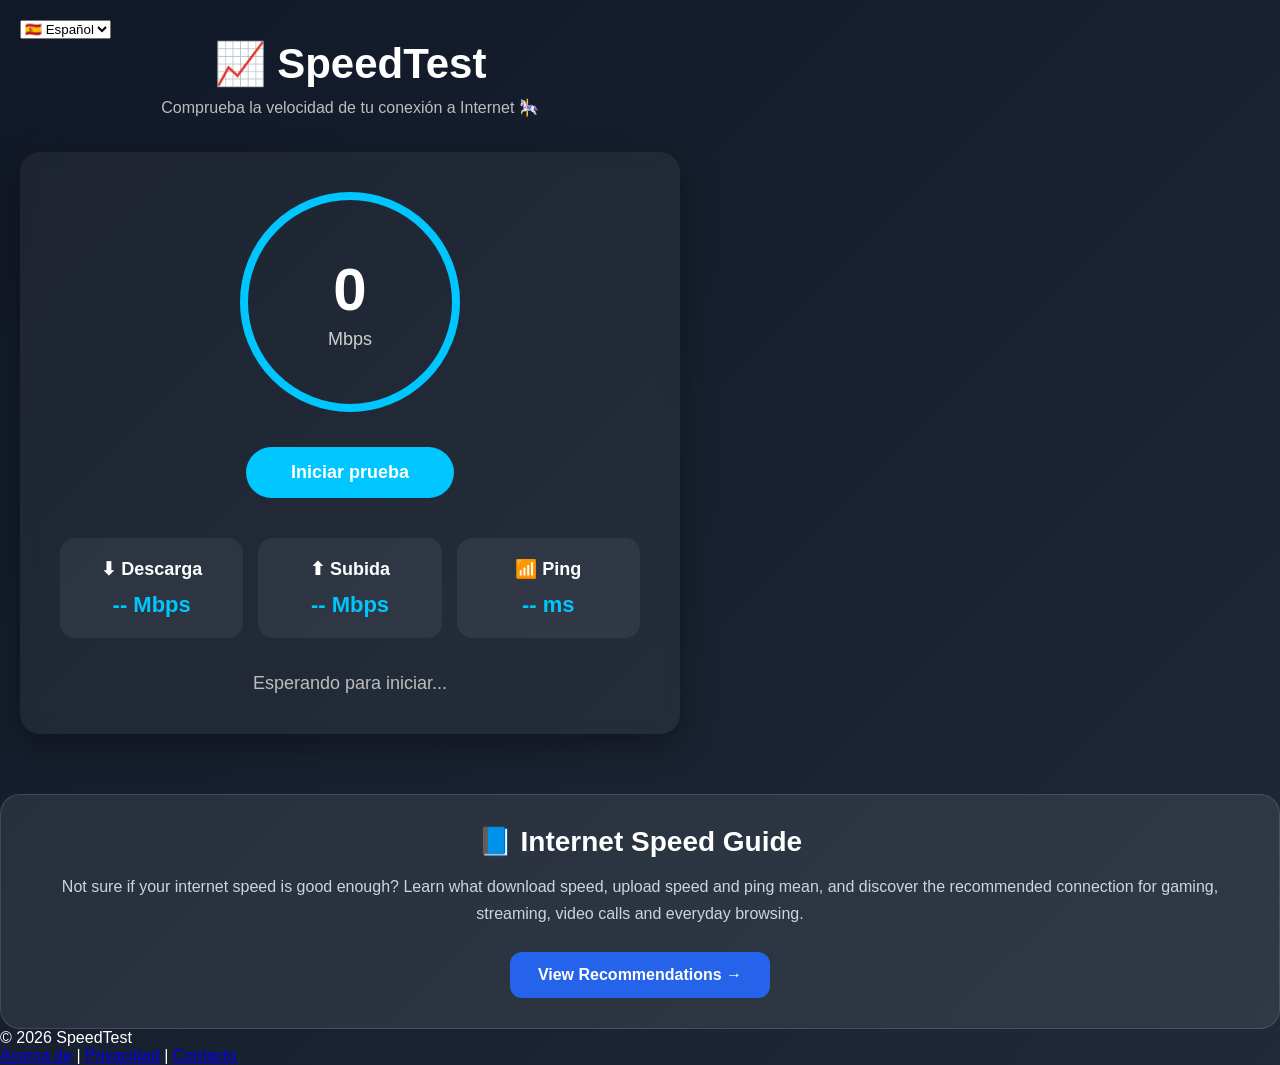
==== index.html @ 500e222d "asda" ====
<!DOCTYPE html>
<html lang="es">
<head>
    <meta charset="UTF-8">
    <meta name="viewport" content="width=device-width, initial-scale=1.0">
    <title>SpeedTest</title>

    <script async src="https://pagead2.googlesyndication.com/pagead/js/adsbygoogle.js?client=ca-pub-6783067256794096"
     crossorigin="anonymous"></script>
    
    <link rel="stylesheet" href="styles.css">
</head>
<body>
    <div class="layout">

        <aside class="left-ad">
                    <!-- Futuro anuncio -->
        </aside>
            <main class="container">

                <select id="language">
                    <option value="es">🇪🇸 Español</option>
                    <option value="en">🇺🇸 English</option>
                </select>
        
                <h1>📈 SpeedTest</h1>
                <p class="subtitle">
                    Comprueba la velocidad de tu conexión a Internet 🎠
                </p>
        
                <section class="speed-card">
        
                    <div class="speed-circle">
                        <span id="speedValue">0</span>
                        <small>Mbps</small>
                    </div>
        
                    <button id="startButton">
                        Iniciar prueba
                    </button>
        
                    <div class="results">
        
                        <div class="result-box">
                            <h3>⬇ Descarga</h3>
                            <p id="download">-- Mbps</p>
                        </div>
        
                        <div class="result-box">
                            <h3>⬆ Subida</h3>
                            <p id="upload">-- Mbps</p>
                        </div>
        
                        <div class="result-box">
                            <h3>📶 Ping</h3>
                            <p id="ping">-- ms</p>
                        </div>
        
                    </div>
        
                    <p id="status">
                        Esperando para iniciar...
                    </p>
        
                </section>
        
            </main>

        <section class="guide">

            <h2>📘 Internet Speed Guide</h2>
        
            <p>
                Not sure if your internet speed is good enough?
                Learn what download speed, upload speed and ping mean,
                and discover the recommended connection for gaming,
                streaming, video calls and everyday browsing.
            </p>
        
            <a href="recomendacion.html" class="guide-button">
                View Recommendations →
            </a>
        
        </section>

                <footer>

                    <p>© 2026 SpeedTest</p>
            
                    <a href="about.html">Acerca de</a> |
                    <a href="privacy.html">Privacidad</a> |
                    <a href="contact.html">Contacto</a>
            
                </footer>
        
            <script src="script.js"></script>
        
    </div>
</body>

    
</html>
---- styles.css ----
* {
    margin: 0;
    padding: 0;
    box-sizing: border-box;
}

body {
    font-family: Arial, Helvetica, sans-serif;
    background: linear-gradient(135deg, #111827, #1f2937);
    color: white;
    display: flex;
    justify-content: center;
    align-items: center;
    min-height: 100vh;
}

.container {
    width: 100%;
    max-width: 700px;
    padding: 20px;
}

h1 {
    text-align: center;
    font-size: 42px;
    margin-bottom: 10px;
}

.subtitle {
    text-align: center;
    color: #bdbdbd;
    margin-bottom: 35px;
}

.speed-card {
    background: rgba(255,255,255,0.05);
    backdrop-filter: blur(8px);
    border-radius: 20px;
    padding: 40px;
    text-align: center;
    box-shadow: 0 10px 35px rgba(0,0,0,.35);
}

.speed-circle {
    width: 220px;
    height: 220px;
    border-radius: 50%;
    border: 8px solid #00c6ff;
    margin: auto;
    display: flex;
    flex-direction: column;
    justify-content: center;
    align-items: center;
    transition: .3s;
}

.speed-circle span {
    font-size: 60px;
    font-weight: bold;
}

.speed-circle small {
    margin-top: 5px;
    color: #cfcfcf;
    font-size: 18px;
}

#startButton {
    margin-top: 35px;
    padding: 15px 45px;
    border: none;
    border-radius: 50px;
    background: #00c6ff;
    color: white;
    font-size: 18px;
    font-weight: bold;
    cursor: pointer;
    transition: .3s;
}

#startButton:hover {
    background: #0095c8;
    transform: scale(1.05);
}

.results {
    display: flex;
    justify-content: space-between;
    gap: 15px;
    margin-top: 40px;
}

.result-box {
    flex: 1;
    background: rgba(255,255,255,.06);
    padding: 20px;
    border-radius: 15px;
}

.result-box h3 {
    margin-bottom: 12px;
    font-size: 18px;
}

.result-box p {
    font-size: 22px;
    font-weight: bold;
    color: #00c6ff;
}

#status {
    margin-top: 35px;
    color: #bdbdbd;
    font-size: 18px;
}

/* el de recomendaciones*/

.info-card{

    opacity:0;
    transform:translateY(30px);
    transition:.6s;

}

.info-card.show{

    opacity:1;
    transform:translateY(0);

}
/* para mi index algo extra xd*/

.guide{

    margin-top:40px;

    padding:30px;

    border-radius:20px;

    background:rgba(255,255,255,.08);

    border:1px solid rgba(255,255,255,.12);

    text-align:center;

}

.guide h2{

    margin-bottom:15px;

    font-size:28px;

}

.guide p{

    color:#cbd5e1;

    line-height:1.7;

    margin-bottom:25px;

}

.guide-button{

    display:inline-block;

    padding:14px 28px;

    border-radius:12px;

    background:#2563eb;

    color:white;

    text-decoration:none;

    font-weight:600;

    transition:.3s;

}

.guide-button:hover{

    transform:translateY(-3px);

    background:#1d4ed8;

}

@media(max-width:650px){

    .results{
        flex-direction: column;
    }

    .speed-circle{
        width:180px;
        height:180px;
    }

    .speed-circle span{
        font-size:50px;
    }

}
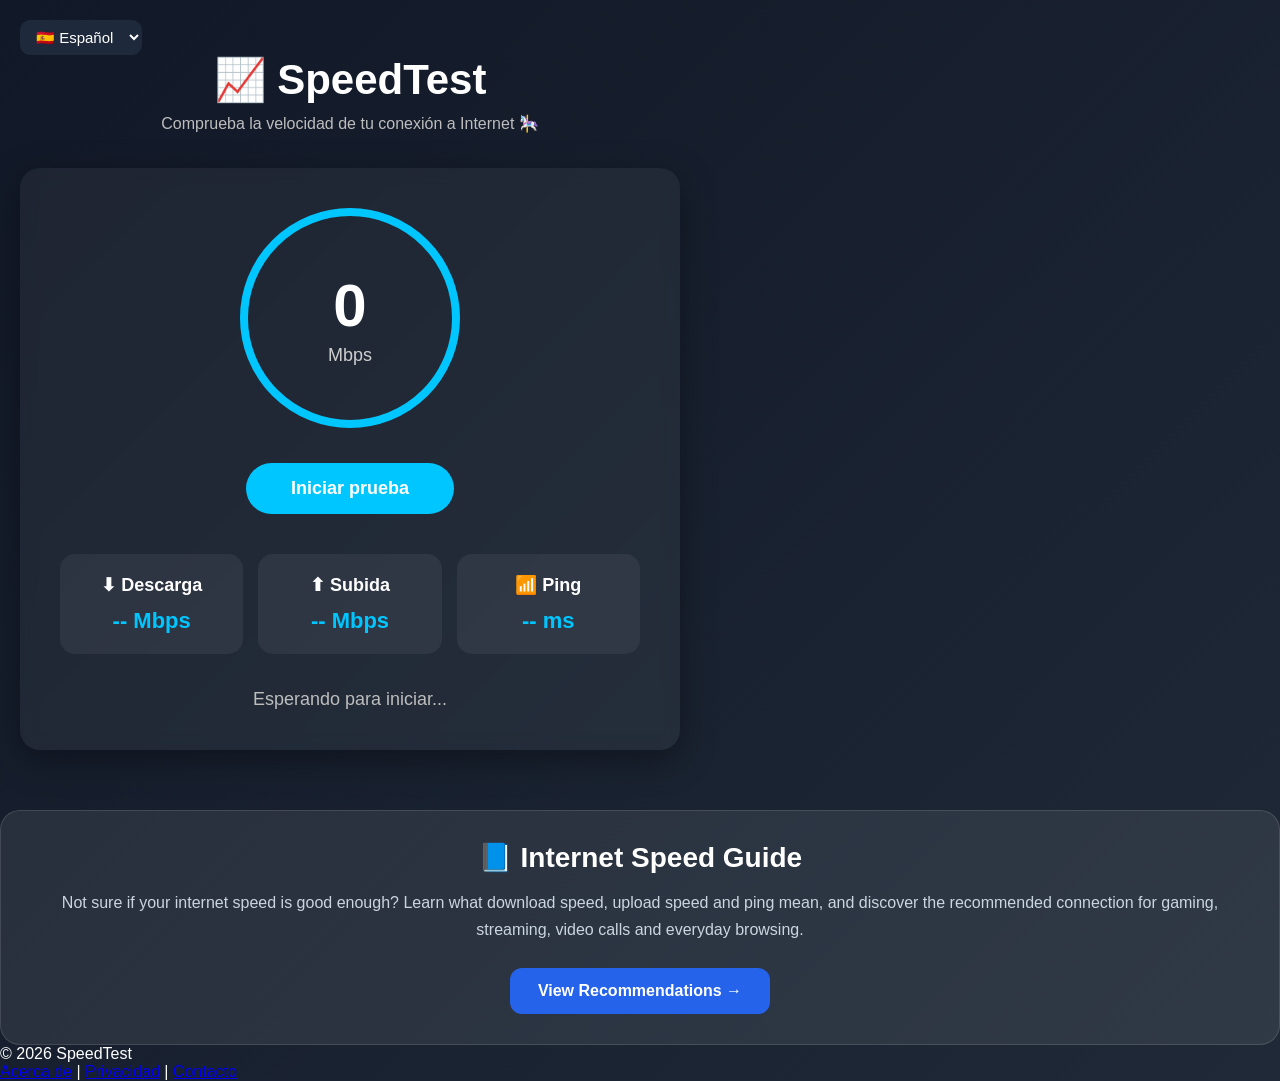
==== commit 34d400b0: "dadad" ====
--- a/index.html
+++ b/index.html
@@ -70,14 +70,14 @@
 
             <h2>📘 Internet Speed Guide</h2>
         
-            <p>
+            <p id="guideText">
                 Not sure if your internet speed is good enough?
                 Learn what download speed, upload speed and ping mean,
                 and discover the recommended connection for gaming,
                 streaming, video calls and everyday browsing.
             </p>
         
-            <a href="recomendacion.html" class="guide-button">
+            <a href="recomendacion.html" class="guide-button" id="guideButton">
                 View Recommendations →
             </a>
         
--- a/styles.css
+++ b/styles.css
@@ -194,6 +194,38 @@
 
 }
 
+/* el boton de traduccion culera*/
+
+.language-switch{
+
+    position:fixed;
+
+    top:20px;
+
+    right:20px;
+
+    z-index:1000;
+
+}
+
+#language{
+
+    padding:8px 12px;
+
+    border:none;
+
+    border-radius:10px;
+
+    background:#1e293b;
+
+    color:white;
+
+    cursor:pointer;
+
+    font-size:15px;
+
+}
+
 @media(max-width:650px){
 
     .results{
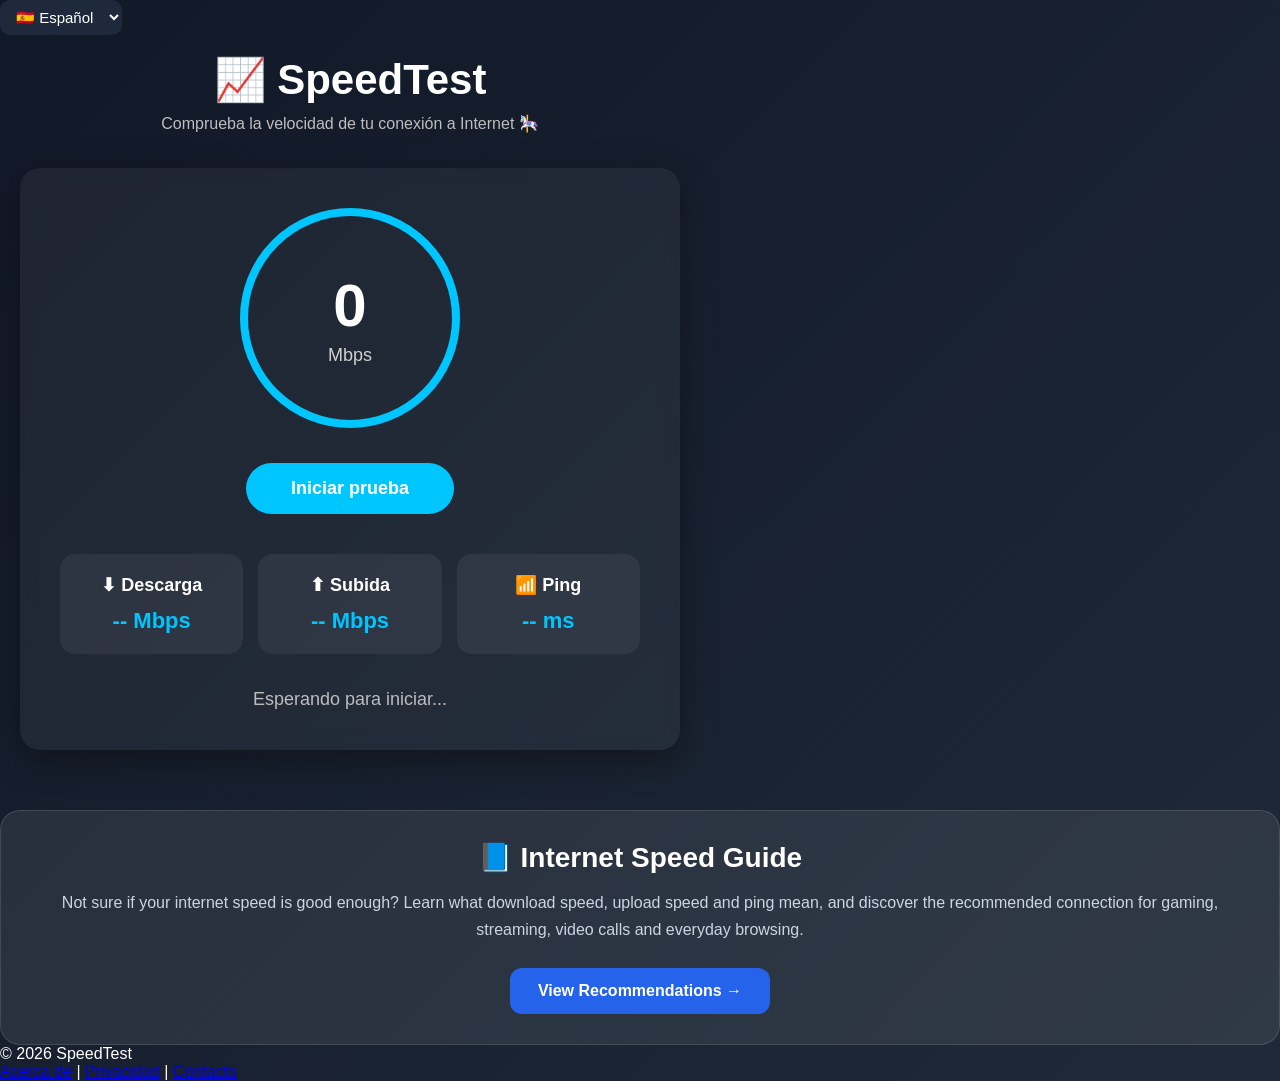
==== commit c0ca5a53: "ASADADDD" ====
--- a/index.html
+++ b/index.html
@@ -16,12 +16,11 @@
         <aside class="left-ad">
                     <!-- Futuro anuncio -->
         </aside>
-            <main class="container">
-
                 <select id="language">
                     <option value="es">🇪🇸 Español</option>
                     <option value="en">🇺🇸 English</option>
                 </select>
+            <main class="container">
         
                 <h1>📈 SpeedTest</h1>
                 <p class="subtitle">
@@ -92,7 +91,7 @@
                     <a href="contact.html">Contacto</a>
             
                 </footer>
-        
+            <script src="translations.js"></script>
             <script src="script.js"></script>
         
     </div>
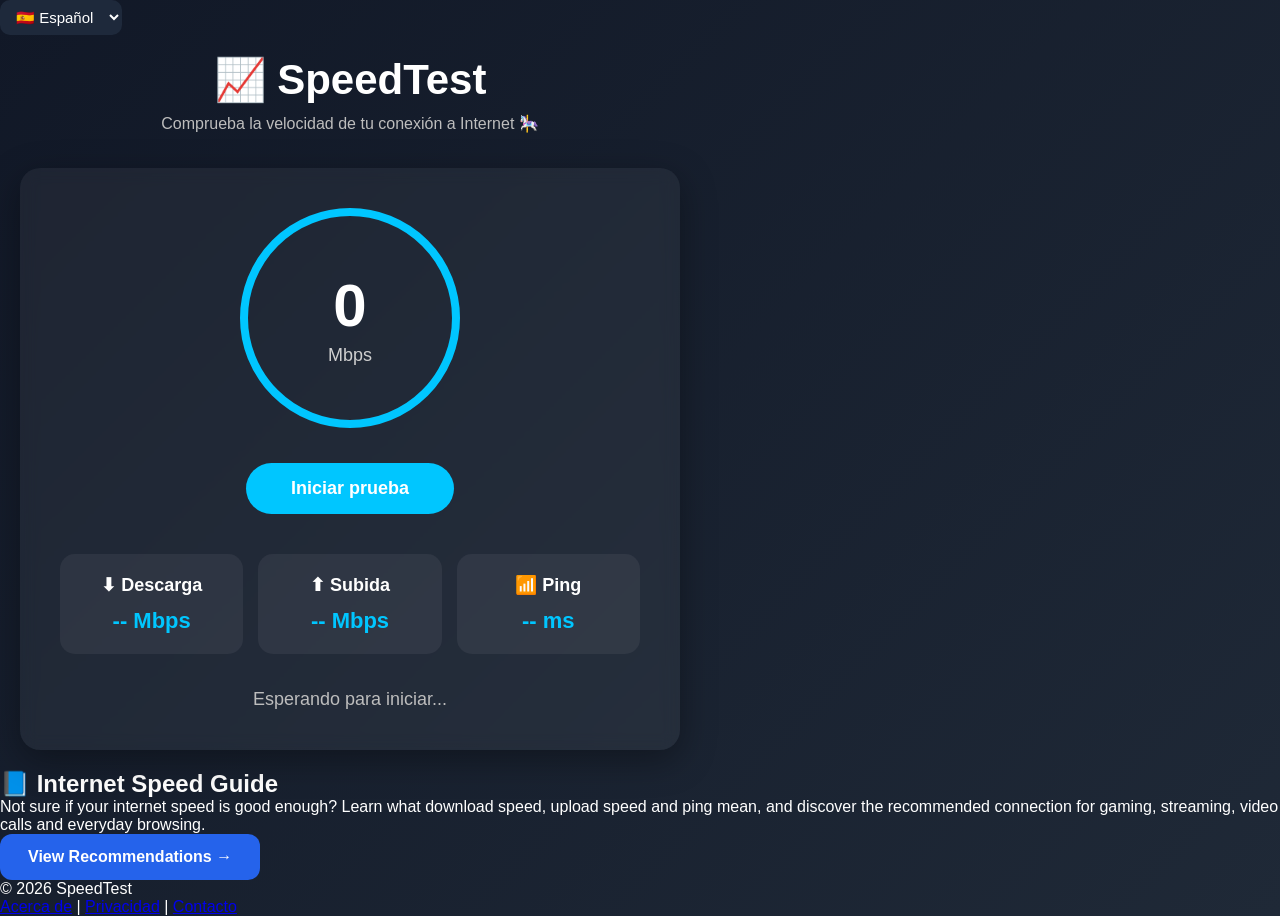
==== commit 05f26f14: "asasd" ====
--- a/index.html
+++ b/index.html
@@ -41,17 +41,17 @@
                     <div class="results">
         
                         <div class="result-box">
-                            <h3>⬇ Descarga</h3>
+                            <h3 id="downloadTitle">⬇ Descarga</h3>
                             <p id="download">-- Mbps</p>
                         </div>
         
                         <div class="result-box">
-                            <h3>⬆ Subida</h3>
+                            <h3 id="uploadTitle">⬆ Subida</h3>
                             <p id="upload">-- Mbps</p>
                         </div>
         
                         <div class="result-box">
-                            <h3>📶 Ping</h3>
+                            <h3 id="pingTitle" >📶 Ping</h3>
                             <p id="ping">-- ms</p>
                         </div>
         
@@ -65,7 +65,7 @@
         
             </main>
 
-        <section class="guide">
+        <section class="guideTitle">
 
             <h2>📘 Internet Speed Guide</h2>
         
@@ -91,7 +91,7 @@
                     <a href="contact.html">Contacto</a>
             
                 </footer>
-            <script src="translations.js"></script>
+            <script src="traduccion.js"></script>
             <script src="script.js"></script>
         
     </div>
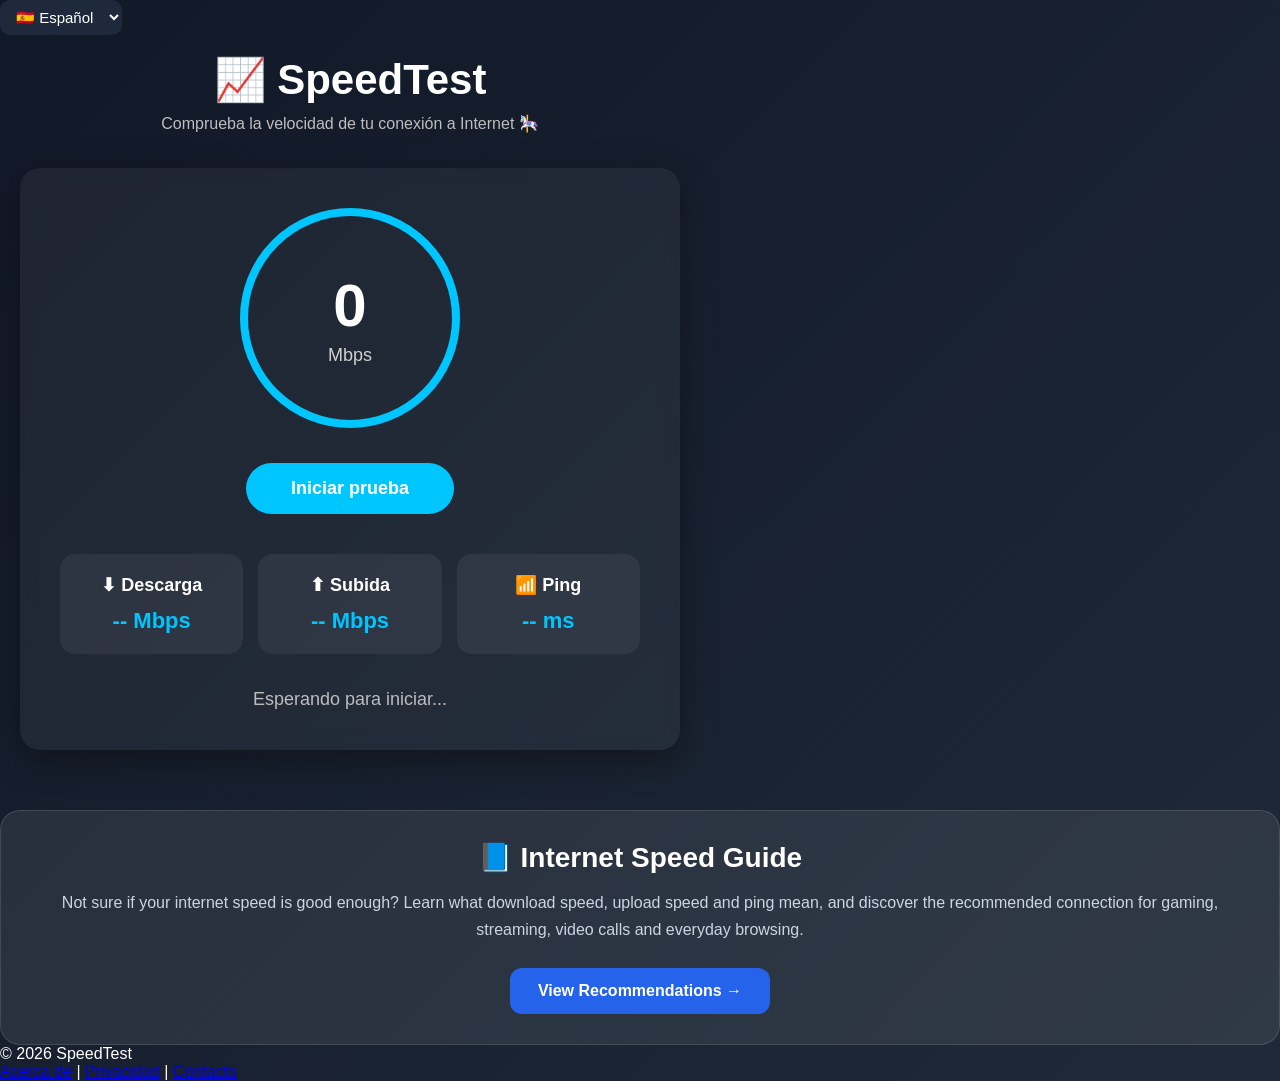
==== commit 94980f83: "asdad" ====
--- a/index.html
+++ b/index.html
@@ -65,9 +65,9 @@
         
             </main>
 
-        <section class="guideTitle">
+        <section class="guide">
 
-            <h2>📘 Internet Speed Guide</h2>
+            <h2 id="guideTitle">📘 Internet Speed Guide</h2>
         
             <p id="guideText">
                 Not sure if your internet speed is good enough?
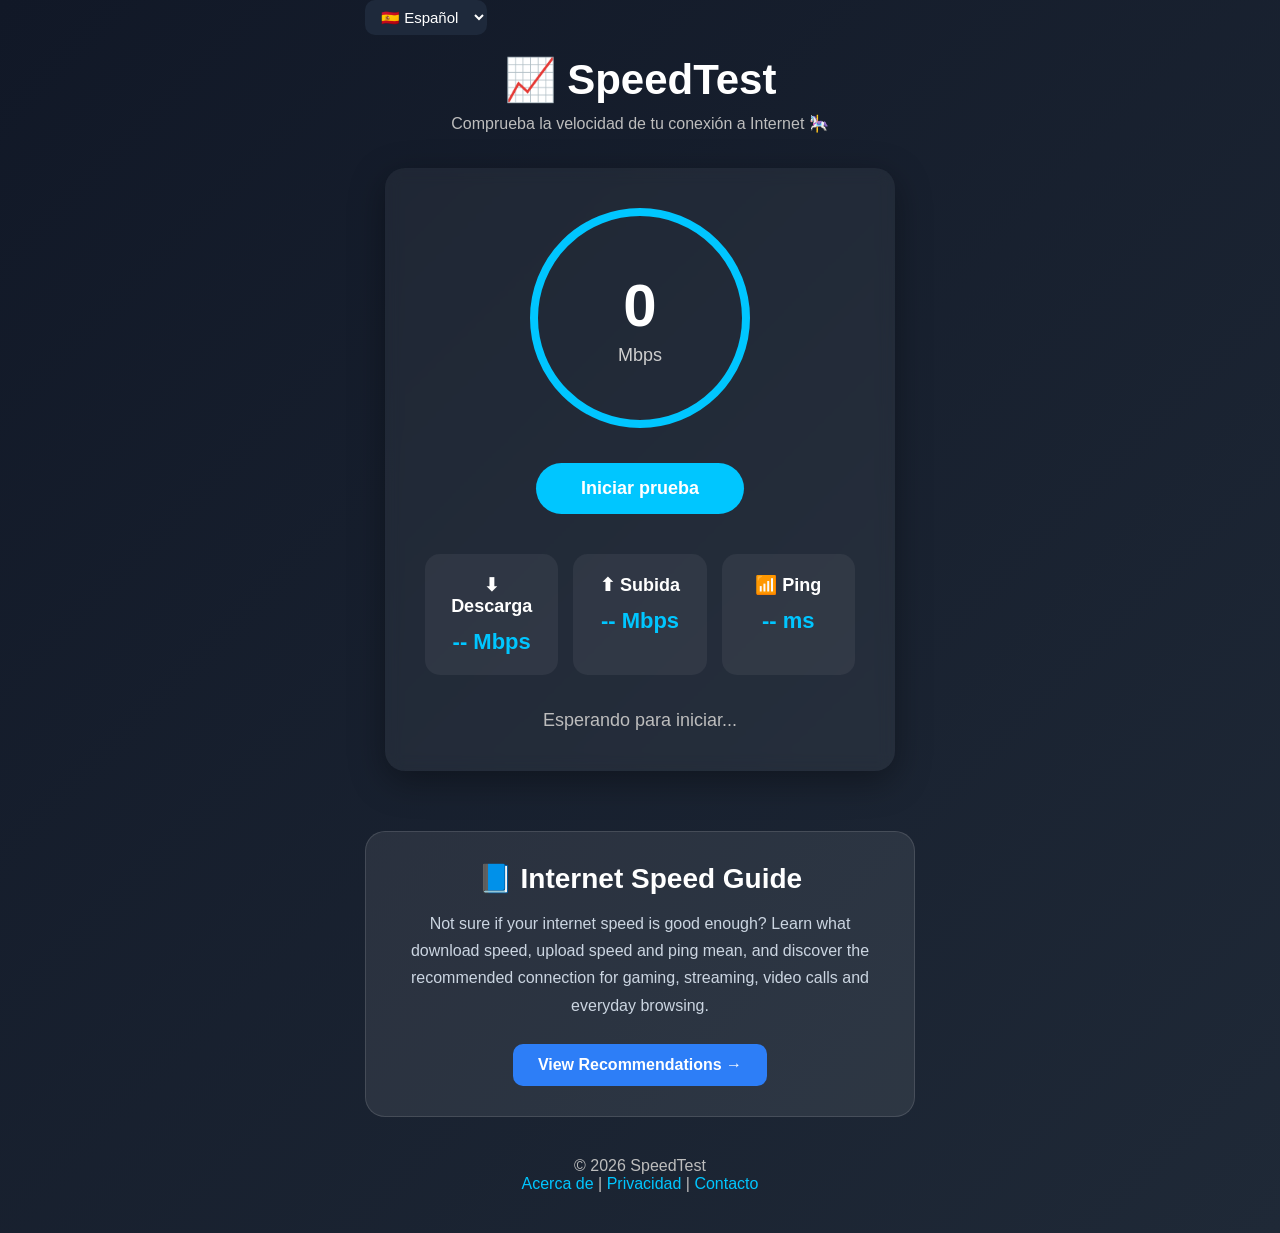
==== commit dd7fb83b: "asdasdas" ====
--- a/index.html
+++ b/index.html
@@ -10,7 +10,7 @@
     
     <link rel="stylesheet" href="styles.css">
 </head>
-<body>
+<body class="home-page" >
     <div class="layout">
 
         <aside class="left-ad">
--- a/styles.css
+++ b/styles.css
@@ -8,10 +8,13 @@
     font-family: Arial, Helvetica, sans-serif;
     background: linear-gradient(135deg, #111827, #1f2937);
     color: white;
-    display: flex;
-    justify-content: center;
-    align-items: center;
     min-height: 100vh;
+}
+
+.home-page{
+    display:flex;
+    justify-content:center;
+    align-items:center;
 }
 
 .container {
@@ -133,96 +136,317 @@
 /* para mi index algo extra xd*/
 
 .guide{
+    width: 550px;
+    margin: 40px auto;
+    padding: 30px;
+
+    background: rgba(255,255,255,.08);
+    border:1px solid rgba(255,255,255,.12);
+
+    border-radius:20px;
+    text-align:center;
+}
+
+.guide h2{
+
+    margin-bottom:15px;
+
+    font-size:28px;
+
+}
+
+.guide p{
+
+    color:#cbd5e1;
+
+    line-height:1.7;
+
+    margin-bottom:25px;
+
+}
+
+.guide-button{
+
+    display:inline-block;
+
+    padding:14px 28px;
+
+    border-radius:12px;
+
+    background:#2563eb;
+
+    color:white;
+
+    text-decoration:none;
+
+    font-weight:600;
+
+    transition:.3s;
+
+}
+
+.guide-button:hover{
+
+    transform:translateY(-3px);
+
+    background:#1d4ed8;
+
+}
+
+/* el boton de traduccion culera*/
+
+.language-switch{
+
+    position:fixed;
+
+    top:20px;
+
+    right:20px;
+
+    z-index:1000;
+
+}
+
+#language{
+
+    padding:8px 12px;
+
+    border:none;
+
+    border-radius:10px;
+
+    background:#1e293b;
+
+    color:white;
+
+    cursor:pointer;
+
+    font-size:15px;
+
+}
+
+.guide-button{
+    display: inline-block;
+
+    padding: 12px 25px;
+
+    background: #2d7ef7;
+    color: white;
+    text-decoration: none;
+
+    border-radius: 10px;
+    font-weight: bold;
+}
+
+/*pagina de recomendaciones*/
+
+.section{
 
     margin-top:40px;
 
-    padding:30px;
-
-    border-radius:20px;
-
-    background:rgba(255,255,255,.08);
-
-    border:1px solid rgba(255,255,255,.12);
+}
+
+.section h2{
+
+    margin-bottom:20px;
 
     text-align:center;
 
-}
-
-.guide h2{
+    font-size:30px;
+
+}
+
+.info-grid{
+
+    display:grid;
+
+    grid-template-columns:repeat(auto-fit,minmax(250px,1fr));
+
+    gap:20px;
+
+}
+
+.info-card{
+
+    background:rgba(255,255,255,.06);
+
+    border-radius:18px;
+
+    padding:25px;
+
+    transition:.3s;
+
+    border:1px solid rgba(255,255,255,.08);
+
+}
+
+.info-card:hover{
+
+    transform:translateY(-5px);
+
+    background:rgba(255,255,255,.09);
+
+}
+
+.info-card h3{
 
     margin-bottom:15px;
 
-    font-size:28px;
-
-}
-
-.guide p{
-
-    color:#cbd5e1;
+    color:#00c6ff;
+
+}
+
+.info-card p{
 
     line-height:1.7;
 
-    margin-bottom:25px;
-
-}
-
-.guide-button{
+    color:#d1d5db;
+
+}
+
+.speed-table{
+
+    width:100%;
+
+    border-collapse:collapse;
+
+    margin-top:20px;
+
+    background:rgba(255,255,255,.06);
+
+    border-radius:18px;
+
+    overflow:hidden;
+
+}
+
+.speed-table th{
+
+    background:#2563eb;
+
+    padding:18px;
+
+    font-size:18px;
+
+}
+
+.speed-table td{
+
+    padding:16px;
+
+    text-align:center;
+
+    border-top:1px solid rgba(255,255,255,.08);
+
+}
+
+.speed-table tr:hover{
+
+    background:rgba(255,255,255,.05);
+
+}
+
+.tips{
+
+    list-style:none;
+
+    display:grid;
+
+    gap:15px;
+
+}
+
+.tips li{
+
+    background:rgba(255,255,255,.06);
+
+    padding:18px;
+
+    border-radius:14px;
+
+}
+
+.faq{
+
+    display:grid;
+
+    gap:20px;
+
+}
+
+.faq h3{
+
+    color:#00c6ff;
+
+    margin-bottom:8px;
+
+}
+
+.faq p{
+
+    color:#d1d5db;
+
+    line-height:1.7;
+
+}
+
+.back-home{
+
+    text-align:center;
+
+    margin-top:45px;
+
+}
+
+.home-button{
 
     display:inline-block;
 
-    padding:14px 28px;
+    padding:15px 30px;
+
+    background:#2563eb;
+
+    color:white;
+
+    text-decoration:none;
 
     border-radius:12px;
 
-    background:#2563eb;
-
-    color:white;
+    font-weight:bold;
+
+    transition:.3s;
+
+}
+
+footer{
+
+    margin-top:60px;
+
+    text-align:center;
+
+    color:#bdbdbd;
+
+}
+
+footer a{
+
+    color:#00c6ff;
 
     text-decoration:none;
 
-    font-weight:600;
-
-    transition:.3s;
-
-}
-
-.guide-button:hover{
+}
+
+footer a:hover{
+
+    text-decoration:underline;
+
+}
+
+.home-button:hover{
+
+    background:#1d4ed8;
 
     transform:translateY(-3px);
-
-    background:#1d4ed8;
-
-}
-
-/* el boton de traduccion culera*/
-
-.language-switch{
-
-    position:fixed;
-
-    top:20px;
-
-    right:20px;
-
-    z-index:1000;
-
-}
-
-#language{
-
-    padding:8px 12px;
-
-    border:none;
-
-    border-radius:10px;
-
-    background:#1e293b;
-
-    color:white;
-
-    cursor:pointer;
-
-    font-size:15px;
 
 }
 
@@ -241,4 +465,219 @@
         font-size:50px;
     }
 
-}
+     .guide{
+        padding:20px;
+    }
+
+    .guide h2{
+        font-size:24px;
+    }
+
+    .section h2{
+
+        font-size:24px;
+
+    }
+
+    .speed-table{
+
+        font-size:14px;
+
+    }
+
+    .speed-table th,
+    .speed-table td{
+
+        padding:12px;
+
+    }
+
+}
+
+/* para About - Privacy - Contact */
+
+.page{
+
+    max-width:900px;
+
+    margin:50px auto;
+
+    padding:40px;
+
+    background:rgba(255,255,255,.06);
+
+    border:1px solid rgba(255,255,255,.08);
+
+    border-radius:20px;
+
+    box-shadow:0 10px 30px rgba(0,0,0,.35);
+
+}
+
+.page-body{
+    display:block;
+    min-height:100vh;
+    background: linear-gradient(135deg,#111827,#1f2937);
+    color:white;
+}
+
+.page h1{
+
+    text-align:center;
+
+    margin-bottom:25px;
+
+    font-size:40px;
+
+}
+
+.page h2{
+
+    margin-top:35px;
+
+    margin-bottom:15px;
+
+    color:#00c6ff;
+
+    font-size:28px;
+
+}
+
+.page p{
+
+    color:#d1d5db;
+
+    line-height:1.8;
+
+    margin-bottom:20px;
+
+}
+
+.page ul{
+
+    margin-left:25px;
+
+    color:#d1d5db;
+
+    line-height:1.9;
+
+}
+
+.page li{
+
+    margin-bottom:10px;
+
+}
+
+.navbar{
+
+    max-width:1000px;
+
+    margin:30px auto;
+
+    padding:20px;
+
+    display:flex;
+
+    flex-direction:column;
+
+    align-items:center;
+
+    gap:18px;
+
+    background:rgba(255,255,255,.06);
+
+    border-radius:18px;
+
+    border:1px solid rgba(255,255,255,.08);
+
+}
+
+.logo{
+    font-size:34px;
+    font-weight:bold;
+    color:#00c6ff;
+    text-decoration:none;
+    padding-bottom:10px;
+    border-bottom:1px solid rgba(255,255,255,.15);
+}
+
+.nav-links{
+
+    display:flex;
+
+    gap:30px;
+
+    justify-content:center;
+
+    flex-wrap:wrap;
+
+}
+
+.nav-links a{
+
+    color:white;
+
+    text-decoration:none;
+
+    transition:.3s;
+
+}
+
+.nav-links a:hover{
+
+    color:#00c6ff;
+
+}
+
+footer{
+
+    margin:40px 0;
+
+    text-align:center;
+
+    color:#bdbdbd;
+
+}
+
+@media(max-width:768px){
+
+    .navbar{
+
+        flex-direction:column;
+
+        gap:20px;
+
+    }
+
+    .nav-links{
+
+        flex-wrap:wrap;
+
+        justify-content:center;
+
+        gap:15px;
+
+    }
+
+    .page{
+
+        margin:20px;
+
+        padding:25px;
+
+    }
+
+    .page h1{
+
+        font-size:32px;
+
+    }
+
+    .page h2{
+
+        font-size:24px;
+
+    }
+
+}
